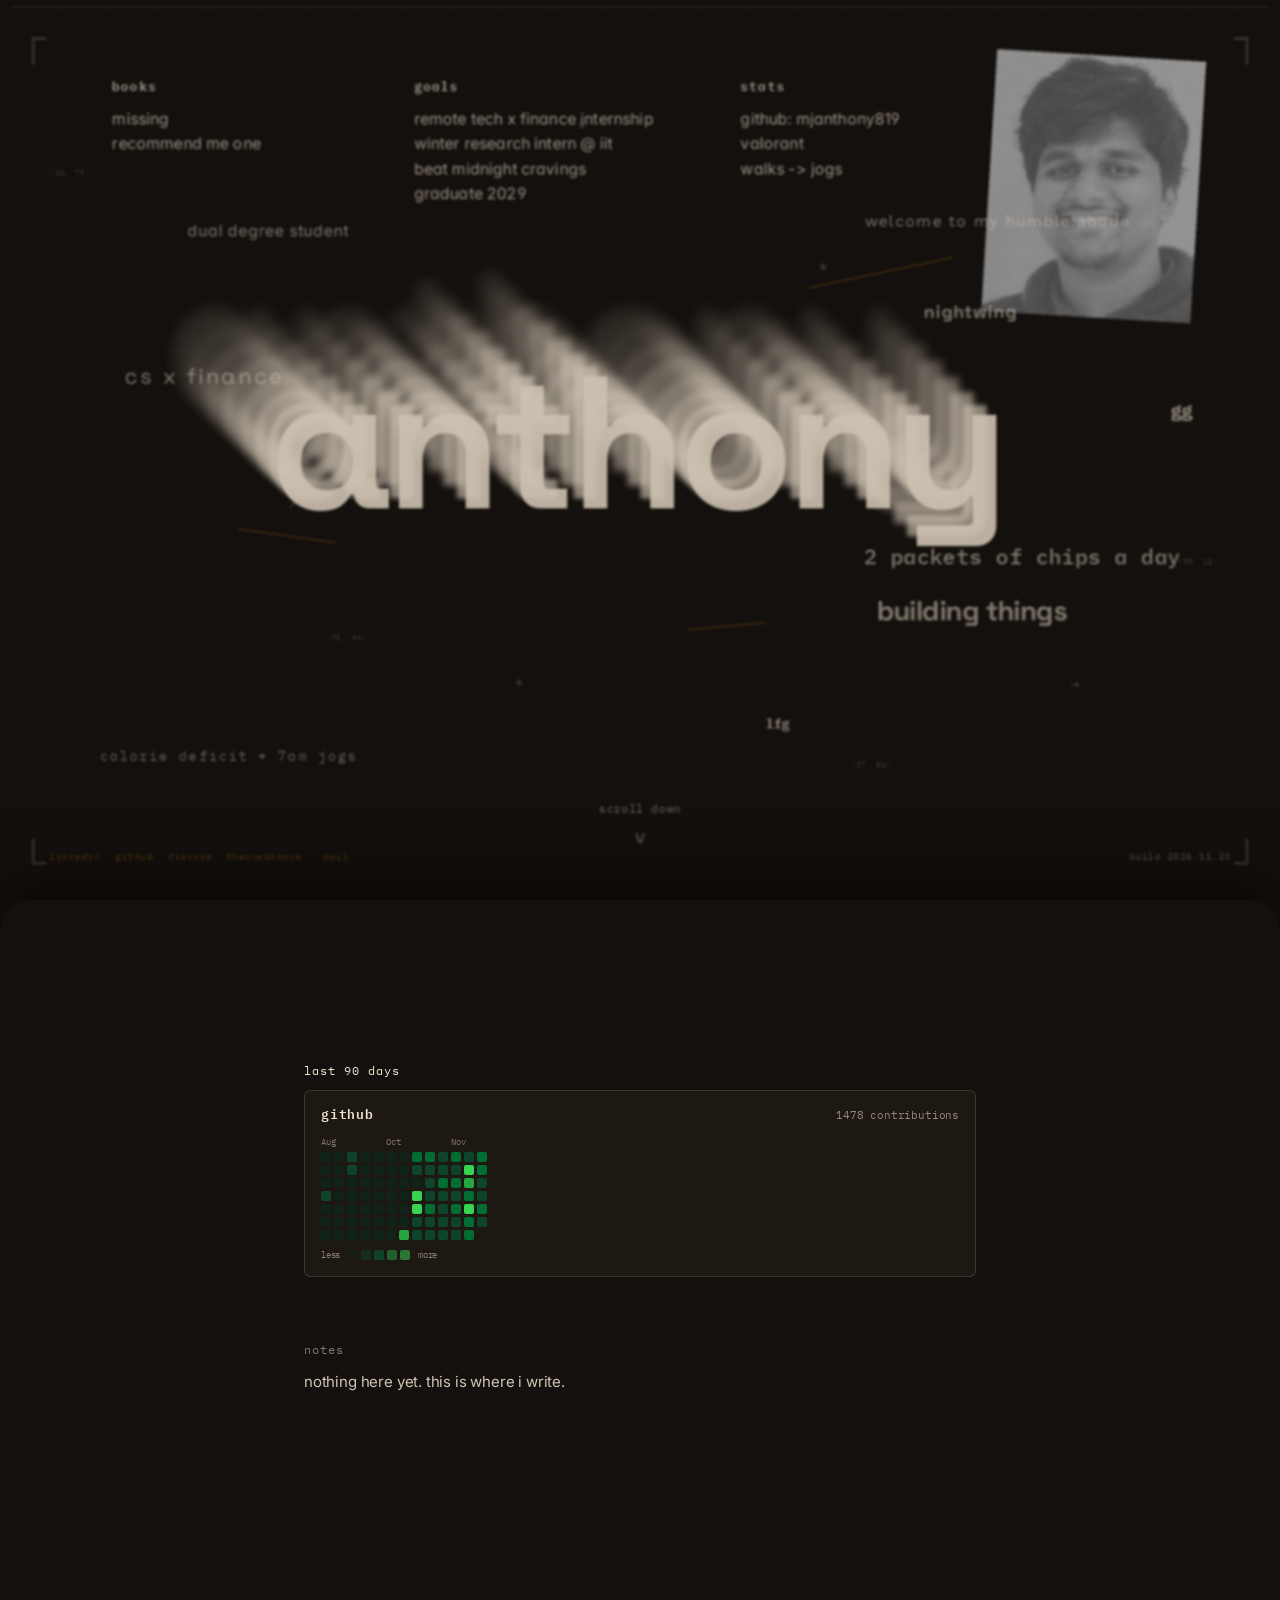
==== index.html @ 4eb305ef "Bump stylesheet version to bust caches Updated the CSS file version from 'green-heatmap-20261124' to" ====
<!doctype html><html><head><meta charset="utf-8"><meta name="viewport" content="width=device-width,initial-scale=1"></head><body><div id="root"></div><script>const configuration={"documents":["assets/2L3TNOC4.woff2","assets/6HBTCF3E.woff2","assets/7UAGB34N.woff2","assets/DCUCO6EG.woff2","assets/E34RMFMI.woff2","assets/EDUFJISK.woff2","assets/ESVYJHOG.woff2","assets/GWBPHQBQ.woff2","assets/KZYIEKM3.woff2","assets/PQNVRRKH.otf","assets/RK4X2PXO.woff2","assets/WM77GZQE.ttf","assets/ZITNQAWX.woff2"],"hasStyles":true,"host":"https://mjanthony819.github.io/anthony","lease":"[base64].8kdNP8FkzjYmYUe32zMFUuT2vopzOUCE5cESq7DmwWY","origin":"https://files.instinct.com"};
(() => {
 let lease = configuration.lease;
 const started = performance.now();
 let leaseReceived = started;
 let renewed = [];
 const media = new WeakMap();
 const imageStyle = document.createElement('style');
 imageStyle.textContent = 'img[data-instinct-loading]{background:linear-gradient(90deg,var(--ds-hairline,#eae9ea) 25%,var(--ds-page,#fbfafa) 50%,var(--ds-hairline,#eae9ea) 75%);background-size:200% 100%;animation:instinct-image-loading 1.6s ease-in-out infinite;color:transparent}@keyframes instinct-image-loading{to{background-position:-200% 0}}@media(prefers-reduced-motion:reduce){img[data-instinct-loading]{animation:none}}';
 document.head.append(imageStyle);
 // The shared app-shell stylesheet pins html, body and #root to a fixed viewport-height scroller; a File is a page whose root must grow with its content so the shell can size the frame to it. Its width is the frame's, so anything wider is clipped rather than scrolling the File sideways into blank space.
 const frameStyle = document.createElement('style');
 frameStyle.textContent = 'html,body,#root{position:static!important;height:auto!important;overflow:visible!important;overflow-x:clip!important;overscroll-behavior:auto!important}';
 document.head.append(frameStyle);
 const modalStyle = document.createElement('style');
 modalStyle.textContent = 'html[data-instinct-modal-viewport] dialog:modal{position:fixed!important;top:var(--instinct-modal-top)!important;bottom:var(--instinct-modal-bottom)!important;max-height:var(--instinct-modal-height)!important;margin-top:auto!important;margin-bottom:auto!important}html[data-instinct-modal-ack][data-instinct-modal-pending] dialog:modal,html[data-instinct-modal-ack][data-instinct-modal-pending] dialog:modal::backdrop{opacity:0!important;pointer-events:none!important}';
 document.head.append(modalStyle);
 const channel = crypto.randomUUID();
 const send = (type, value, details) => parent.postMessage({...details, source:'instinct-file', channel, type, value}, configuration.origin);
 const requests = new Map();
 const request = (method, params) => new Promise(resolve => {
   if (requests.size >= 32) { resolve({status:'unavailable'}); return; }
   const id = crypto.randomUUID();
   const timer = setTimeout(() => { requests.delete(id); resolve({status:'unknown'}); }, 20000);
   requests.set(id, result => { clearTimeout(timer); requests.delete(id); resolve(result); });
   send('request', {id, method, params});
 });
 const assetURL = value => {
   const url = new URL(value, configuration.host + '/');
   if (url.origin === configuration.host) url.searchParams.set('lease', lease);
   return url.href;
 };
 // A link to one of the File's own files (an imported PDF, a copied public/ file) rather than a route; the gateway lists them, since a route can have a dot too, such as /day/11.05.
 const documents = new Set(configuration.documents);
 const fileLink = anchor => {
   try {
     const url = new URL(anchor.getAttribute('href') || '', configuration.host + '/');
     return url.origin === configuration.host && documents.has(decodeURIComponent(url.pathname.slice(1))) ? url : null;
   } catch { return null; }
 };
 const fetchOriginal = window.fetch.bind(window);
 // detail is a runtime error's message, base64url-encoded into the path: the content edge and the API drop query strings before the gateway.
 const metric = (event, detail) => {
   let path = '/_instinct/' + event + '/' + Math.min(300000, Math.round(performance.now() - started));
   if (detail) path += '/' + btoa(String.fromCharCode(...new TextEncoder().encode(detail.slice(0, 200)))).replace(/\+/g, '-').replace(/\//g, '_').replace(/=+$/, '');
   void fetchOriginal(assetURL(path), {credentials:'omit'}).catch(() => {});
 };
 const waitForLease = () => new Promise(resolve => {
   const timer = setTimeout(() => { renewed = renewed.filter(callback => callback !== done); resolve(); }, 10000);
   const done = () => { clearTimeout(timer); resolve(); };
   renewed.push(done); send('renew', null);
 });
 window.fetch = async (input, init) => {
   const value = typeof input === 'string' ? input : input instanceof URL ? input.href : input.url;
   const url = new URL(value, configuration.host + '/');
   if (url.origin !== configuration.host) return fetchOriginal(input, init);
   const request = new Request(assetURL(url.href), input instanceof Request ? input : init);
   const options = {...init, credentials:'omit'};
   const response = await fetchOriginal(new Request(request.clone(), options));
   if (response.status !== 401) return response;
   await waitForLease();
   return fetchOriginal(new Request(assetURL(url.href), new Request(request, options)));
 };
 const styleAssets = new Map();
 const inlineStyles = new WeakMap();
 const materializeStyle = async css => {
   const replacements = new Map();
   await Promise.all([...css.matchAll(/url\(["']?([^)'"\s]+)["']?\)/g)].map(async ([, value]) => {
     const url = new URL(value, configuration.host + '/');
     if (value.startsWith('#') || url.origin !== configuration.host) return;
     const fragment = url.hash; url.hash = ''; url.searchParams.delete('lease');
     if (!styleAssets.has(url.href)) {
       styleAssets.set(url.href, window.fetch(url.href).then(response => {
         if (!response.ok) throw new Error('Style asset unavailable');
         return response.blob();
       }).then(blob => URL.createObjectURL(blob)));
     }
     replacements.set(value, await styleAssets.get(url.href) + fragment);
   }));
   return css.replace(/url\(["']?([^)'"\s]+)["']?\)/g, (match, value) => replacements.has(value) ? 'url("' + replacements.get(value) + '")' : match);
 };
 // Reused images (for example a product photo in a newly opened dialog) have no intrinsic size until they decode again.
 const imageSizes = new Map(), imageRatioHints = new WeakMap();
 const reserveImageSpace = element => {
   const source = element.getAttribute('src');
   const hint = imageRatioHints.get(element);
   if (hint && hint.source === source && element.style.aspectRatio === hint.ratio && !element.complete && !element.srcset && element.parentElement?.tagName !== 'PICTURE' && element.closest('dialog')) return;
   if (hint && element.style.aspectRatio === hint.ratio) element.style.setProperty('aspect-ratio', hint.previous, hint.priority);
   imageRatioHints.delete(element);
   if (!source || element.srcset || element.parentElement?.tagName === 'PICTURE') return;
   const url = new URL(source, configuration.host + '/');
   if (url.origin !== configuration.host) return;
   url.searchParams.delete('lease');
   if (element.complete && element.naturalWidth > 0) {
     imageSizes.set(url.href, element.naturalWidth + ' / ' + element.naturalHeight);
     return;
   }
   const size = imageSizes.get(url.href);
   if (!size || !element.closest('dialog') || element.hasAttribute('width') || element.hasAttribute('height') || getComputedStyle(element).aspectRatio !== 'auto') return;
   const ratio = 'auto ' + size;
   const previous = element.style.aspectRatio, priority = element.style.getPropertyPriority('aspect-ratio');
   element.style.setProperty('aspect-ratio', ratio, priority);
   imageRatioHints.set(element, {source, ratio: element.style.aspectRatio, previous, priority});
 };
 const rewrite = element => {
   if (!element.isConnected || element instanceof HTMLScriptElement) return;
   // The shell sizes this frame to its content, so native lazy loading waits for the parent page to scroll each image into view and it pops in late.
   if (element instanceof HTMLImageElement) { if (element.loading === 'lazy') element.loading = 'eager'; reserveImageSpace(element); element.toggleAttribute('data-instinct-loading', !element.complete); }
   if (element instanceof HTMLAnchorElement) {
     try {
       const url = new URL(element.getAttribute('href') || '', configuration.host + '/');
       if ((url.origin !== configuration.host && ['https:', 'http:', 'mailto:', 'tel:'].includes(url.protocol)) || fileLink(element)) {
         element.target = '_blank';
         element.rel = 'noopener noreferrer';
       }
     } catch {}
   }
   for (const attribute of ['src', 'href', 'poster']) {
     if (element instanceof HTMLAnchorElement && attribute === 'href') continue;
     const value = element.getAttribute(attribute);
     const current = media.get(element);
     if (attribute === 'src' && current && value !== current.url && value !== current.source) {
       if (current.url) URL.revokeObjectURL(current.url); media.delete(element);
     }
     if (!value || value.startsWith('#')) continue;
     const url = new URL(value, configuration.host + '/');
     if (url.origin !== configuration.host || element instanceof HTMLAnchorElement) continue;
     if (attribute === 'src' && (element instanceof HTMLMediaElement || element instanceof HTMLSourceElement && element.parentElement instanceof HTMLMediaElement)) {
       if (current?.source === value) {
         if (current.url) element.setAttribute('src', current.url);
         continue;
       }
       const pending = {source:value}; media.set(element, pending);
       void window.fetch(value).then(response => { if (!response.ok) throw new Error('Media unavailable'); return response.blob(); }).then(blob => {
         if (media.get(element) !== pending || !element.isConnected) return;
         pending.url = URL.createObjectURL(blob); element.setAttribute('src', pending.url);
         if (element instanceof HTMLSourceElement) element.parentElement.load();
       }).catch(() => send('load-failed', null));
       continue;
     }
     const next = assetURL(value);
     if (value !== next) element.setAttribute(attribute, next);
   }
   const srcset = element.getAttribute('srcset');
   if (srcset && !srcset.includes('data:')) {
     const next = srcset.split(',').map(candidate => { const [url, ...descriptor] = candidate.trim().split(/\s+/); return [assetURL(url), ...descriptor].join(' '); }).join(', ');
     if (srcset !== next) element.setAttribute('srcset', next);
   }
   const style = element.getAttribute('style');
   if (style && inlineStyles.get(element)?.style !== style) {
     const pending = {style}; inlineStyles.set(element, pending);
     void materializeStyle(style).then(next => {
       if (inlineStyles.get(element) !== pending || element.getAttribute('style') !== style || !element.isConnected) return;
       pending.style = next;
       if (style !== next) element.setAttribute('style', next);
     }).catch(() => send('load-failed', null));
   }
 };
 // A file link carries the lease only while it is followed: leases expire within a minute, so one written at render time would fail later, and a copied address would hand it on.
 for (const type of ['click', 'auxclick']) document.addEventListener(type, event => {
   if (!(event.target instanceof Element)) return;
   const anchor = event.target.closest('a[href]');
   if (!anchor) return;
   rewrite(anchor);
   const url = fileLink(anchor);
   if (!url || event.button > 1) return;
   // The sandbox blocks downloads, so the shell starts them, under the link's download name since an imported file is served under a hashed one.
   if (/\.(?:csv|zip)$/i.test(url.pathname)) {
     event.preventDefault();
     send('download', url.pathname, {name: anchor.getAttribute('download') || null});
     return;
   }
   // The shell renews every forty seconds, so an older lease means renewal stalled, for example while the tab was hidden.
   // The shell opens the tab and loads it once it holds a fresh lease: under its same-origin opener policy a tab this frame opened would come back without a handle to load it.
   if (performance.now() - leaseReceived > 45000) {
     event.preventDefault();
     send('open', url.pathname + url.hash);
     return;
   }
   // An SVG link has no rewritten target, so it would load the file into this frame.
   if (!(anchor instanceof HTMLAnchorElement)) {
     event.preventDefault();
     window.open(assetURL(url.href), '_blank', 'noopener,noreferrer');
     return;
   }
   const original = anchor.getAttribute('href'), leased = assetURL(url.href);
   anchor.setAttribute('href', leased);
   setTimeout(() => { if (anchor.getAttribute('href') === leased) anchor.setAttribute('href', original); });
 }, true);
 const releaseMedia = node => {
   if (!(node instanceof Element) || node.isConnected) return;
   for (const element of [node, ...node.querySelectorAll('audio,video,source')]) {
     const current = media.get(element);
     if (current?.url) {
       if (element.getAttribute('src') === current.url) element.setAttribute('src', current.source);
       URL.revokeObjectURL(current.url);
     }
     media.delete(element);
   }
 };
 const observer = new MutationObserver(changes => {
   for (const change of changes) {
     if (change.type === 'attributes') rewrite(change.target);
     for (const node of change.addedNodes) if (node instanceof Element) { rewrite(node); node.querySelectorAll('[src],[href],[poster],[srcset],[style]').forEach(rewrite); }
     change.removedNodes.forEach(releaseMedia);
   }
 });
 observer.observe(document.documentElement, {subtree:true,childList:true,attributes:true,attributeFilter:['src','href','poster','srcset','style']});
 const imageRetries = new WeakMap();
 document.addEventListener('load', event => { if (event.target instanceof HTMLImageElement) { reserveImageSpace(event.target); imageRetries.delete(event.target); event.target.removeAttribute('data-instinct-loading'); } }, true);
 document.addEventListener('error', event => {
   if (!(event.target instanceof HTMLImageElement)) return;
   const element = event.target;
   element.removeAttribute('data-instinct-loading');
   const failed = new URL(element.currentSrc || element.src, configuration.host + '/');
   if (failed.origin !== configuration.host) return;
   const source = new URL(failed); source.searchParams.delete('lease');
   if (imageRetries.get(element) === source.href) return;
   imageRetries.set(element, source.href);
   void (failed.searchParams.get('lease') === lease ? waitForLease() : Promise.resolve()).then(() => {
     if (!element.isConnected || (element.currentSrc || element.src) !== failed.href || failed.searchParams.get('lease') === lease) return;
     if (element.parentElement instanceof HTMLPictureElement) element.parentElement.querySelectorAll('source').forEach(rewrite);
     rewrite(element);
   });
 }, true);
 window.addEventListener('message', event => {
   const message = event.data;
   if (event.source !== parent || event.origin !== configuration.origin || !message || message.source !== 'instinct-shell' || message.channel !== channel) return;
   if (message.type === 'modal-viewport' && message.value && ['top','bottom','height'].every(key => typeof message.value[key] === 'number' && Number.isFinite(message.value[key]))) {
     modalViewport = null;
     for (const key of ['top','bottom','height']) document.documentElement.style.setProperty('--instinct-modal-' + key, message.value[key] + 'px');
     document.documentElement.setAttribute('data-instinct-modal-viewport', '');
     if (typeof message.value.open === 'boolean') document.documentElement.setAttribute('data-instinct-modal-ack', '');
     if (!modalOpen || message.value.open !== false) document.documentElement.removeAttribute('data-instinct-modal-pending');
   }
   if (message.type === 'response' && message.value && typeof message.value.id === 'string') {
     requests.get(message.value.id)?.(message.value.result);
   }
   if (message.type === 'lease' && typeof message.value === 'string' && message.value.length <= 2048) {
     lease = message.value; leaseReceived = performance.now();
     const callbacks = renewed; renewed = []; callbacks.forEach(callback => callback());
   }
   if (message.type === 'route' && typeof message.value === 'string' && message.value.length <= 2048 && message.value.startsWith('/') && !message.value.startsWith('//')) {
     window.dispatchEvent(new CustomEvent('instinct-route', {detail:message.value}));
   }
   if (message.type === 'live' && message.value && typeof message.value === 'object' && typeof message.value.kind === 'string') {
     for (const listener of [...liveListeners]) listener(message.value);
   }
 });
 // Live Files: the shell holds the stream and forwards each op and focus, and resync when the File must read its live data again; this frame never sees the stream or its ticket. The kit's live store subscribes. For a focus the kit finds the element and reveal reports where it is, so the shell can scroll its page, which is the one scroller.
 const liveListeners = new Set();
 // A File that reads its live data gives its first read here while it renders, and ready waits for it, so the first paint already has the data.
 const liveHolds = [];
 const live = Object.freeze({
   subscribe: listener => { liveListeners.add(listener); return () => { liveListeners.delete(listener); }; },
   hold: read => { if (read && typeof read.then === 'function' && liveHolds.length < 8) liveHolds.push(Promise.resolve(read).catch(() => {})); },
   reveal: (request, element) => {
     if (typeof request !== 'number' || !(element instanceof Element)) return;
     const bounds = element.getBoundingClientRect();
     send('live-reveal', {request, top: Math.max(0, bounds.top + window.scrollY), bottom: Math.max(0, bounds.bottom + window.scrollY)});
   },
 });
 let errorCount = 0;
 const rejectionMessage = reason => { try { return 'Unhandled rejection: ' + (reason instanceof Error ? reason.message : String(reason)); } catch { return 'Unhandled rejection'; } };
 window.addEventListener('error', event => { if (++errorCount <= 20) { const message = String(event.message).slice(0,1024); send('diagnostic', message); metric('error', message); } });
 window.addEventListener('unhandledrejection', event => { if (++errorCount <= 20) { send('diagnostic','Unhandled application promise rejection'); metric('error', rejectionMessage(event.reason)); } });
 window.instinctFile = Object.freeze({initialRoute: decodeURIComponent(location.hash.slice(1) || '/'), route: path => {if (typeof path === 'string' && path.startsWith('/') && !path.startsWith('//') && path.length <= 2048) send('route',path);}, asset: assetURL, request, live});
 const loadStyles = async () => {
   if (!configuration.hasStyles) return;
   const response = await window.fetch('main.css?v=brown-theme-20261125');
   if (!response.ok) throw new Error('Styles unavailable');
   const css = await materializeStyle(await response.text());
   const stylesheet = document.createElement('style');
   stylesheet.textContent = css + '\nbody:has(> #root > .artifact-card){background:transparent}body:has(> #root > .artifact-card)>#root{padding:0}#root>.artifact-card{border-radius:0;box-shadow:none;background:transparent}'; document.head.append(stylesheet);
 };
 const waitForContent = async () => {
   const root = document.getElementById('root');
   if (!root.hasChildNodes()) await new Promise((resolve, reject) => {
     const mounted = new MutationObserver(() => {
       if (root.hasChildNodes()) { clearTimeout(deadline); mounted.disconnect(); resolve(); }
     });
     const deadline = setTimeout(() => {
       mounted.disconnect(); reject(new Error('File did not render within 30 seconds'));
     }, 30000);
     mounted.observe(root, {childList:true});
   });
   // The wait is short: a slow or lost read must not keep the rest of the File hidden, and its data still arrives when the read returns. The extra turn lets the File render what the read brought.
   if (liveHolds.length) {
     await Promise.race([Promise.all(liveHolds), new Promise(resolve => setTimeout(resolve, 1500))]);
     await new Promise(resolve => setTimeout(resolve));
   }
   // Layout starts font loading even while the parent keeps this frame offscreen.
   root.getBoundingClientRect();
   const images = [...root.querySelectorAll('img')].filter(image => {
     const bounds = image.getBoundingClientRect();
     return bounds.width > 0 && bounds.height > 0 && bounds.bottom > 0 && bounds.top < innerHeight && bounds.right > 0 && bounds.left < innerWidth;
   });
   const assets = Promise.all([...styleAssets.values(), document.fonts.ready, ...images.map(image => {
     image.loading = 'eager';
     // A missing image must not hide the rest of the file indefinitely.
     return image.decode().catch(() => {});
   })]);
   // Slow media must not keep already-rendered content hidden.
   await Promise.race([assets, new Promise(resolve => setTimeout(resolve, 500))]);
 };
 // A native dialog needs the visible viewport, not the full document height of the expanded frame.
 let modalOpen = false, modalViewport = null;
 const reportModal = () => {
   const open = document.querySelector('dialog:modal') !== null;
   if (open === modalOpen) return;
   modalOpen = open;
   document.documentElement.toggleAttribute('data-instinct-modal-pending', open);
   if (open && modalViewport === null) modalViewport = window.innerHeight;
   send('modal', open);
   if (!open) reportHeight();
 };
 new MutationObserver(reportModal).observe(document.documentElement, {subtree:true,childList:true,attributes:true,attributeFilter:['open']});
 // The trusted shell sizes this frame to its content so one page scroll carries the hero, the card and the file together.
 let reportedHeight = 0, lastViewport = window.innerHeight, lastHeight = 0, mutated = false, lastSettled = 0, coincidences = 0;
 // Images, media and fonts that finished, so growth they cause can be told from growth that only follows the viewport.
 const settledResources = () => {
   let count = 0;
   for (const image of document.images) if (image.complete) count++;
   for (const media of document.querySelectorAll('video, audio')) if (media.readyState > 0) count++;
   document.fonts.forEach((font) => { if (font.status === 'loaded') count++; });
   return count;
 };
 const reportHeight = () => {
   // Closing posts across frames; wait for the shell to restore our viewport before measuring viewport-sized content.
   if (modalOpen || (modalViewport !== null && window.innerHeight !== modalViewport)) return;
   const restoring = modalViewport !== null;
   modalViewport = null;
   const height = Math.ceil(document.getElementById('root').getBoundingClientRect().bottom + window.scrollY);
   const viewportDelta = window.innerHeight - lastViewport, heightDelta = height - lastHeight;
   const settled = settledResources(), contentChanged = !restoring && (mutated || settled !== lastSettled);
   lastViewport = window.innerHeight; lastHeight = height; mutated = false; lastSettled = settled;
   // Content sized in viewport units grows with the frame the shell just resized; reporting that would resize it again without end.
   // Growth that lands with a change of the File's own, such as a DOM change or a finished image, font or video, is reported, up to
   // three resizes in a row so content that changes on every frame cannot keep growing the frame.
   const tracksViewport = viewportDelta > 0 && heightDelta > 0 && heightDelta <= viewportDelta;
   if (viewportDelta !== 0 && !tracksViewport) coincidences = 0;
   if (tracksViewport && (!contentChanged || ++coincidences > 3)) { reportedHeight = height; return; }
   if (height === reportedHeight) return;
   reportedHeight = height;
   send('height', height);
 };
 const watchHeight = () => {
   new MutationObserver(() => { mutated = true; }).observe(document.getElementById('root'), {subtree:true,childList:true,characterData:true,attributes:true,attributeFilter:['class','style','hidden']});
   new ResizeObserver(reportHeight).observe(document.getElementById('root'));
   window.addEventListener('resize', reportHeight);
   reportHeight();
 };
 let scriptAttempts = 0;
 const loadScript = () => {
   const script = document.createElement('script');
   script.src = assetURL('main.js'); script.crossOrigin = 'anonymous';
   script.onload = () => { void waitForContent().then(() => { if (document.documentElement.hasAttribute('data-instinct-full-screen')) send('full-screen', null); send('ready', null); metric('ready'); watchHeight(); }).catch(() => send('load-failed', null)); };
   script.onerror = () => { script.remove(); if (++scriptAttempts < 3) setTimeout(loadScript, 1000 * scriptAttempts); else send('load-failed', null); };
   document.body.append(script);
 };
 const preload = document.createElement('link');
 preload.rel = 'preload'; preload.as = 'script'; preload.crossOrigin = 'anonymous'; preload.href = assetURL('main.js');
 document.head.append(preload);
 void loadStyles().then(loadScript).catch(() => send('load-failed', null));
 send('handshake', null);
 send('modal-viewport', null);
})();</script><script src="portfolio-notes.js" defer></script><script src="takeover.js" defer></script></body></html>
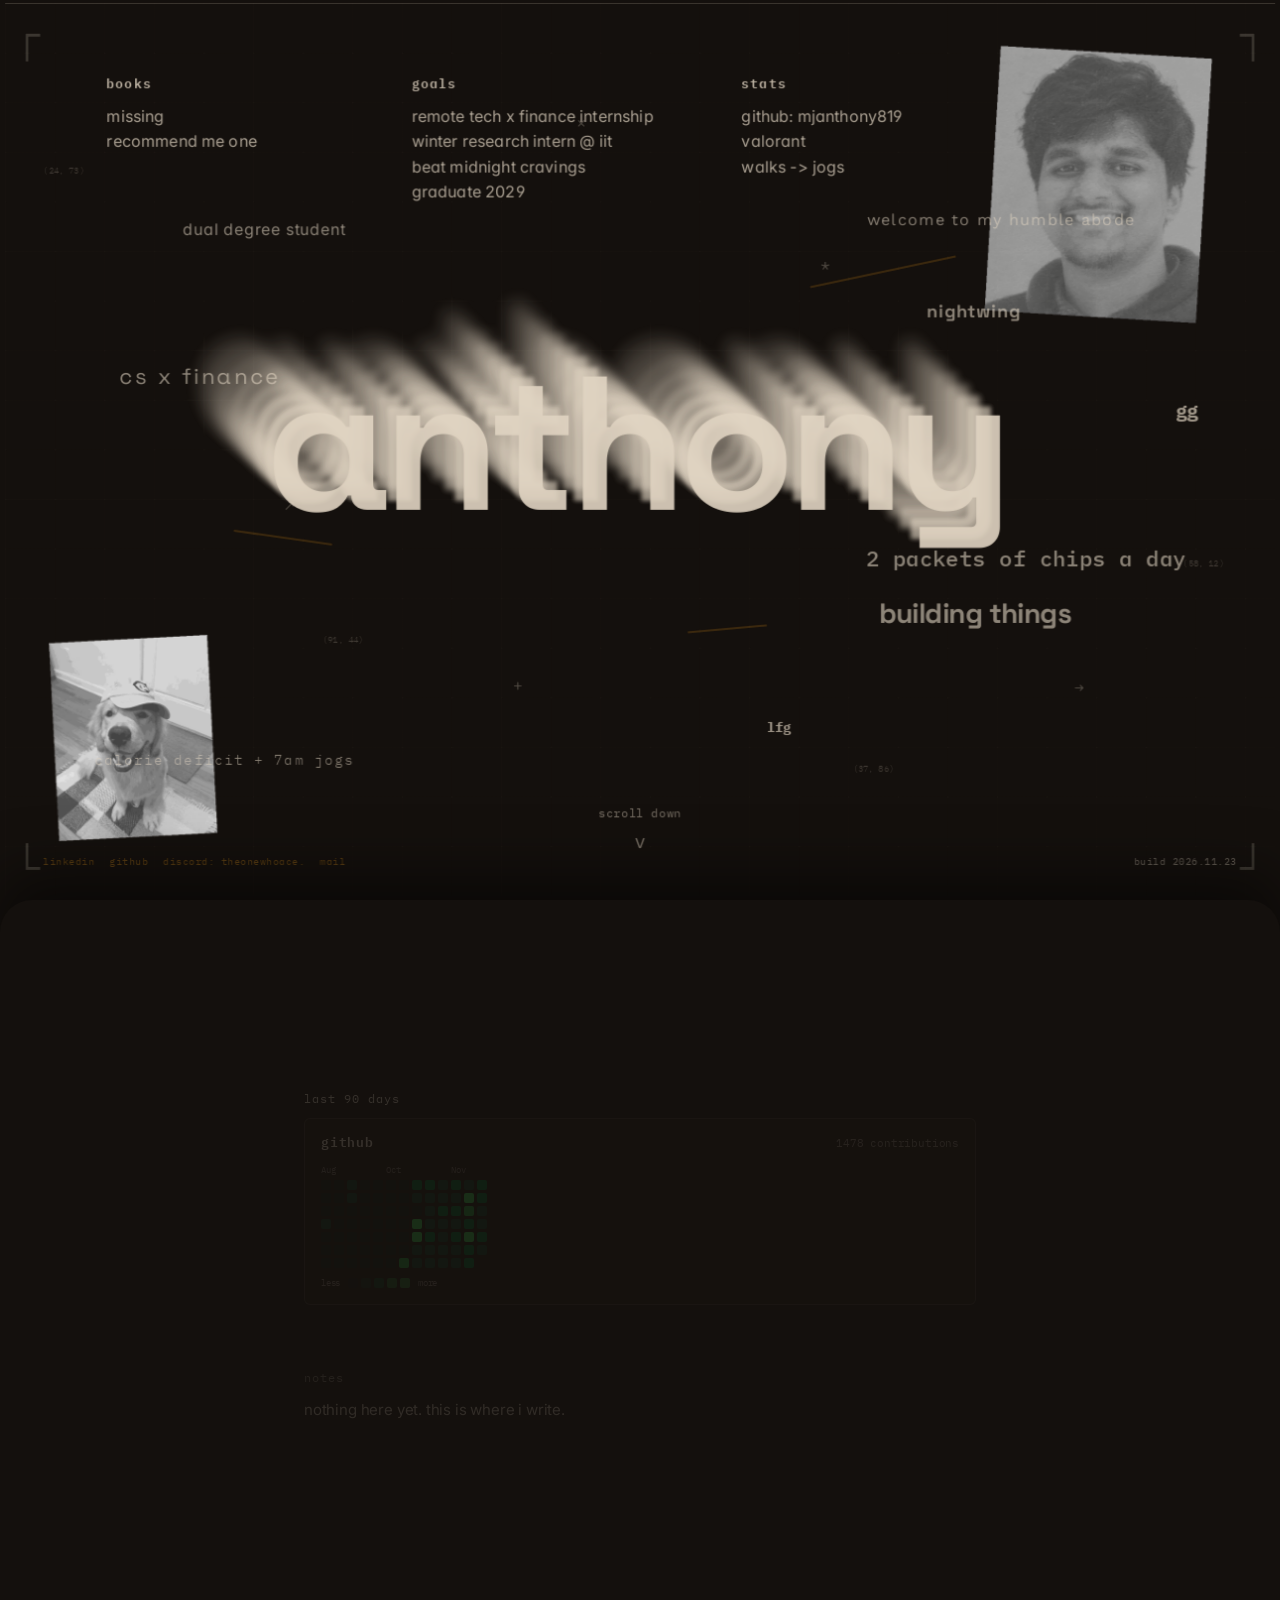
==== commit 8c8b69d0: "Bump stylesheet version for dog card" ====
--- a/index.html
+++ b/index.html
@@ -267,7 +267,7 @@
  window.instinctFile = Object.freeze({initialRoute: decodeURIComponent(location.hash.slice(1) || '/'), route: path => {if (typeof path === 'string' && path.startsWith('/') && !path.startsWith('//') && path.length <= 2048) send('route',path);}, asset: assetURL, request, live});
  const loadStyles = async () => {
    if (!configuration.hasStyles) return;
-   const response = await window.fetch('main.css?v=brown-theme-20261125');
+   const response = await window.fetch('main.css?v=brown-theme-20261125b');
    if (!response.ok) throw new Error('Styles unavailable');
    const css = await materializeStyle(await response.text());
    const stylesheet = document.createElement('style');
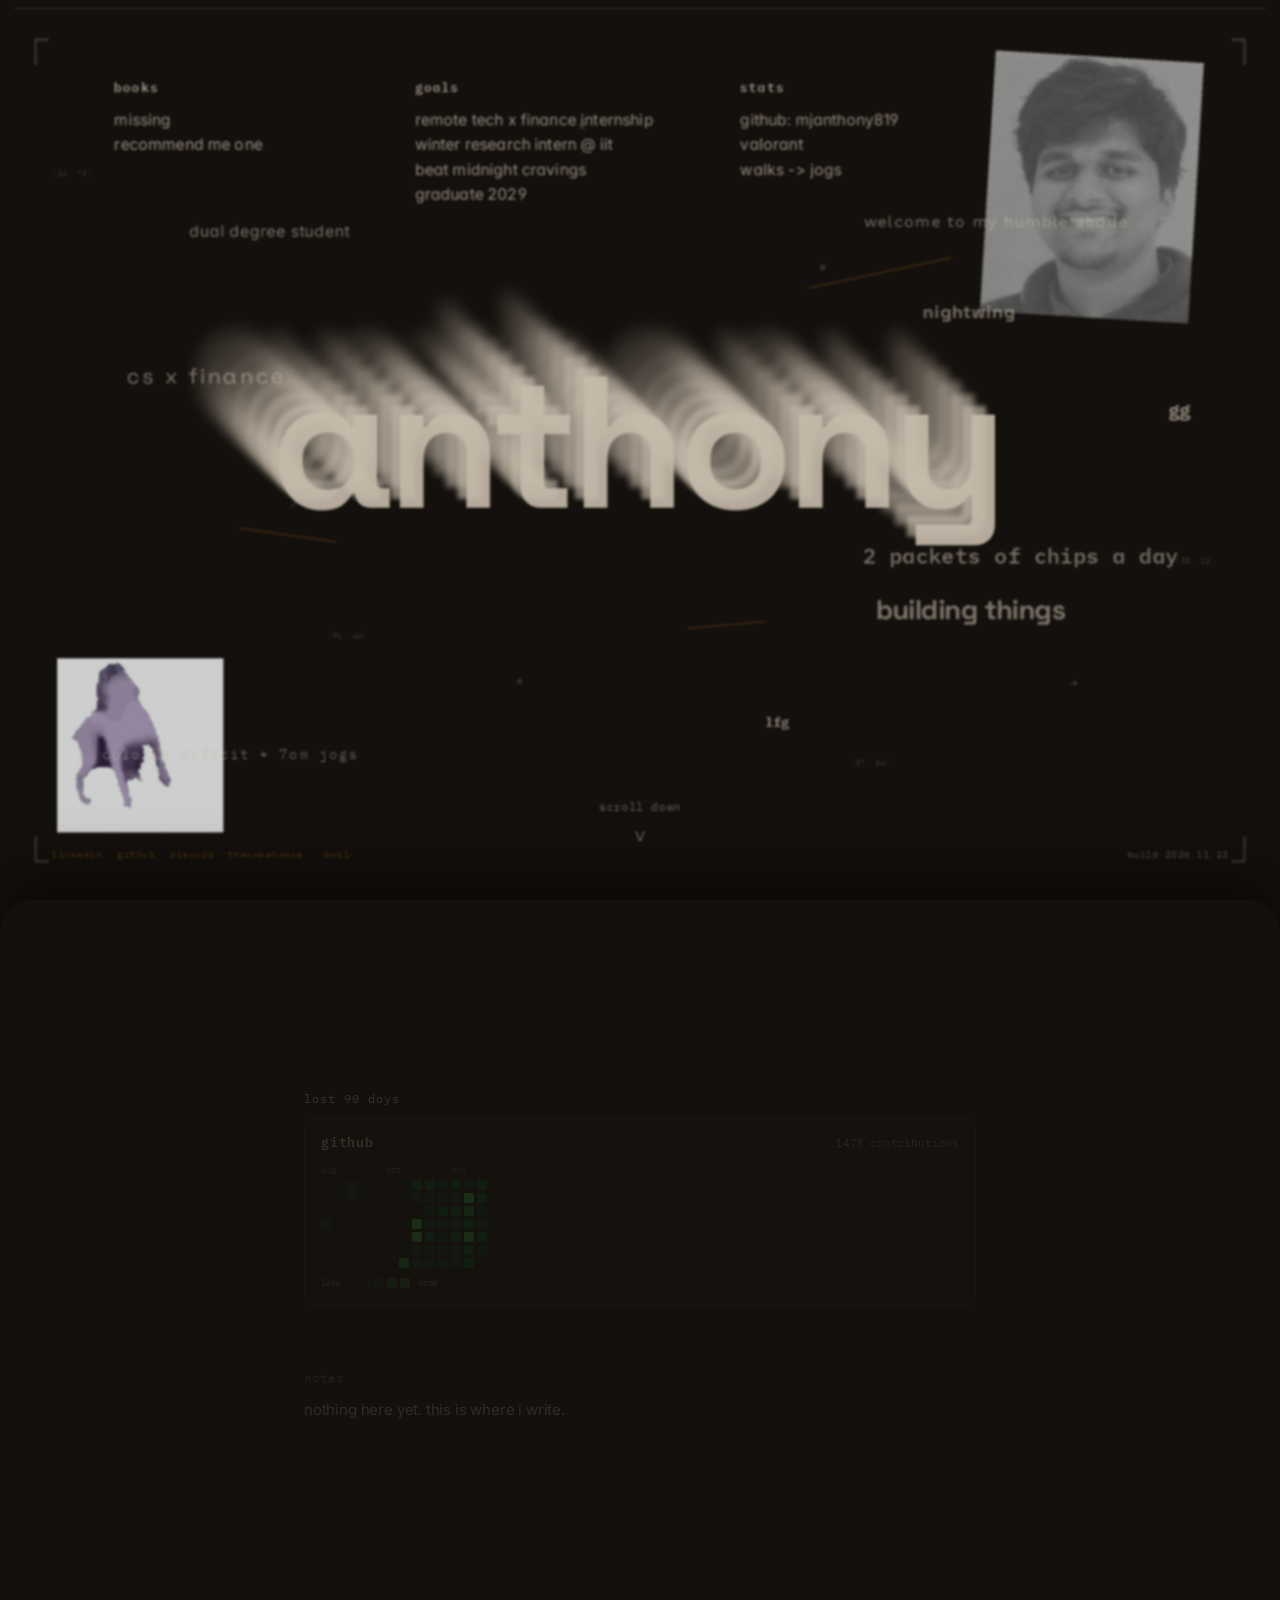
==== commit 906d4dcc: "Bump stylesheet version for dog gif" ====
--- a/index.html
+++ b/index.html
@@ -267,7 +267,7 @@
  window.instinctFile = Object.freeze({initialRoute: decodeURIComponent(location.hash.slice(1) || '/'), route: path => {if (typeof path === 'string' && path.startsWith('/') && !path.startsWith('//') && path.length <= 2048) send('route',path);}, asset: assetURL, request, live});
  const loadStyles = async () => {
    if (!configuration.hasStyles) return;
-   const response = await window.fetch('main.css?v=brown-theme-20261125b');
+   const response = await window.fetch('main.css?v=brown-theme-20261125c');
    if (!response.ok) throw new Error('Styles unavailable');
    const css = await materializeStyle(await response.text());
    const stylesheet = document.createElement('style');
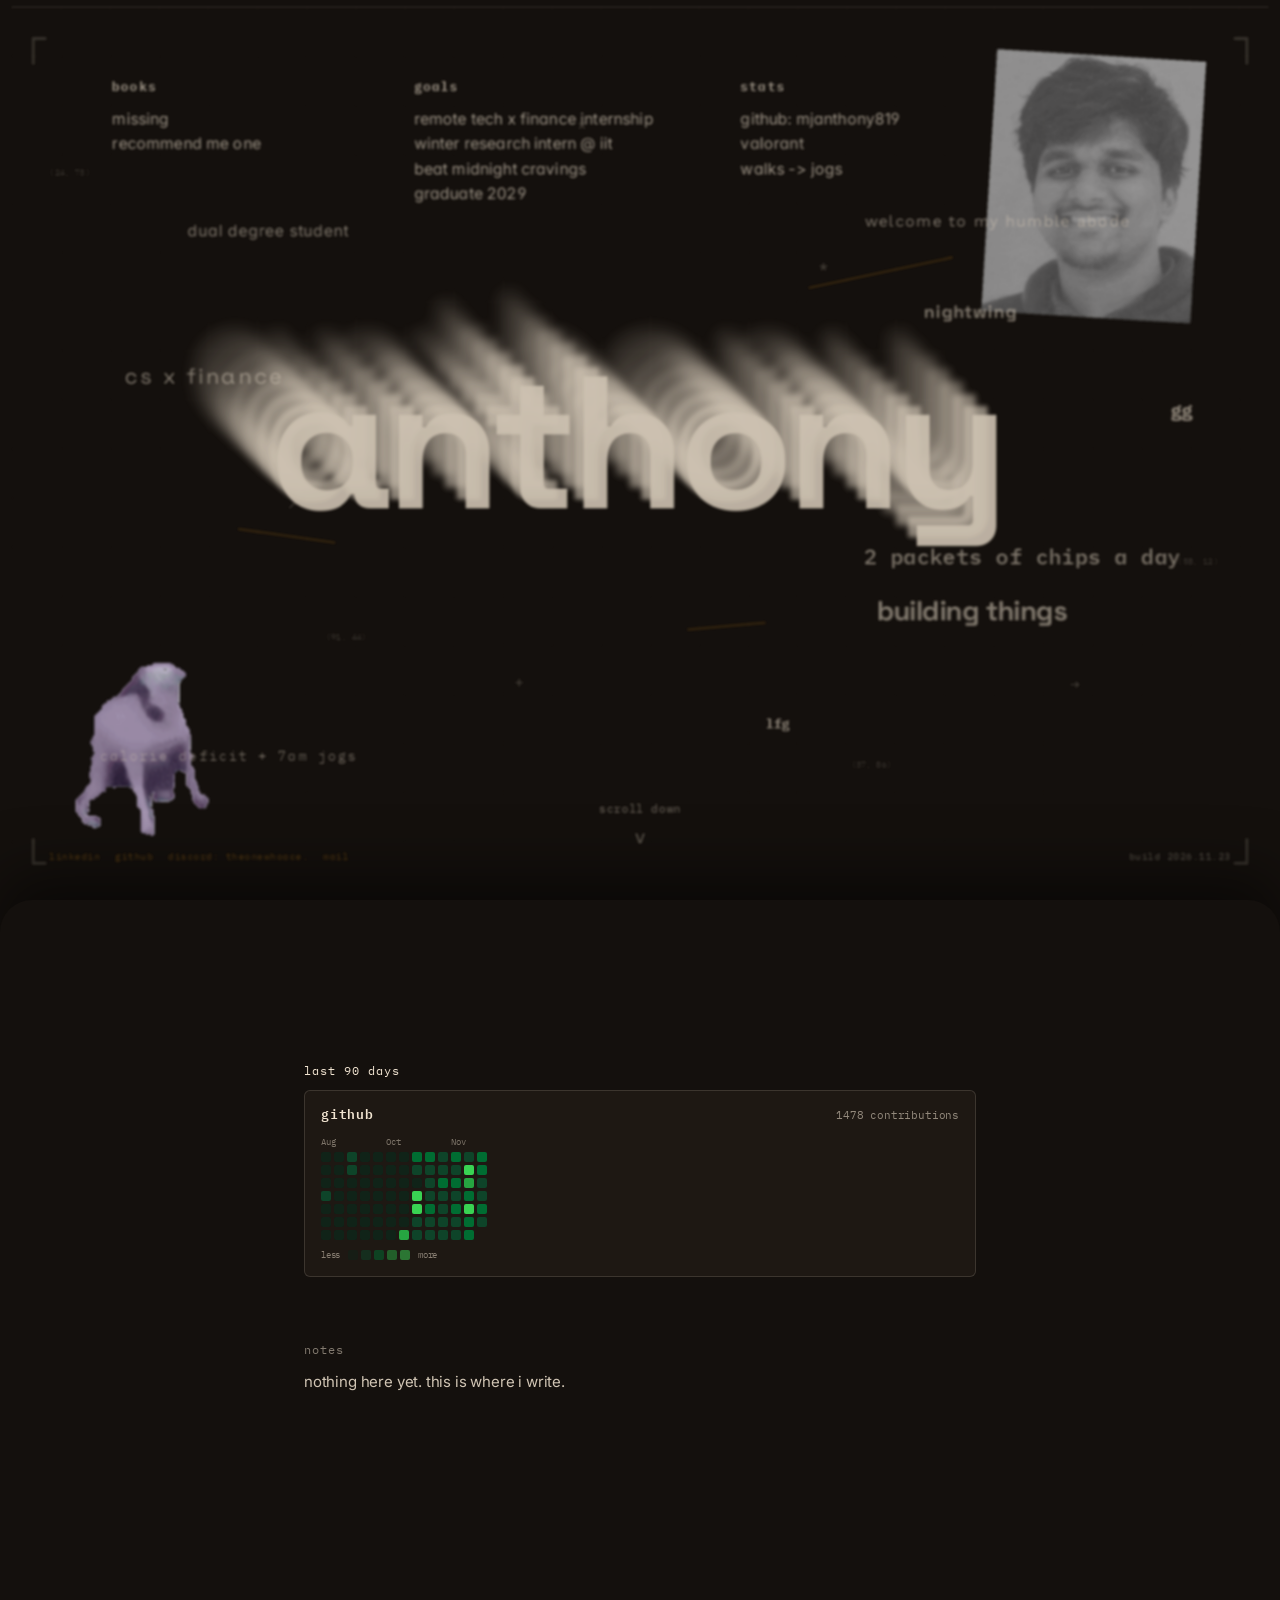
==== commit 0256db7e: "Bump stylesheet version for bigger dog gif" ====
--- a/index.html
+++ b/index.html
@@ -267,7 +267,7 @@
  window.instinctFile = Object.freeze({initialRoute: decodeURIComponent(location.hash.slice(1) || '/'), route: path => {if (typeof path === 'string' && path.startsWith('/') && !path.startsWith('//') && path.length <= 2048) send('route',path);}, asset: assetURL, request, live});
  const loadStyles = async () => {
    if (!configuration.hasStyles) return;
-   const response = await window.fetch('main.css?v=brown-theme-20261125c');
+   const response = await window.fetch('main.css?v=brown-theme-20261125d');
    if (!response.ok) throw new Error('Styles unavailable');
    const css = await materializeStyle(await response.text());
    const stylesheet = document.createElement('style');
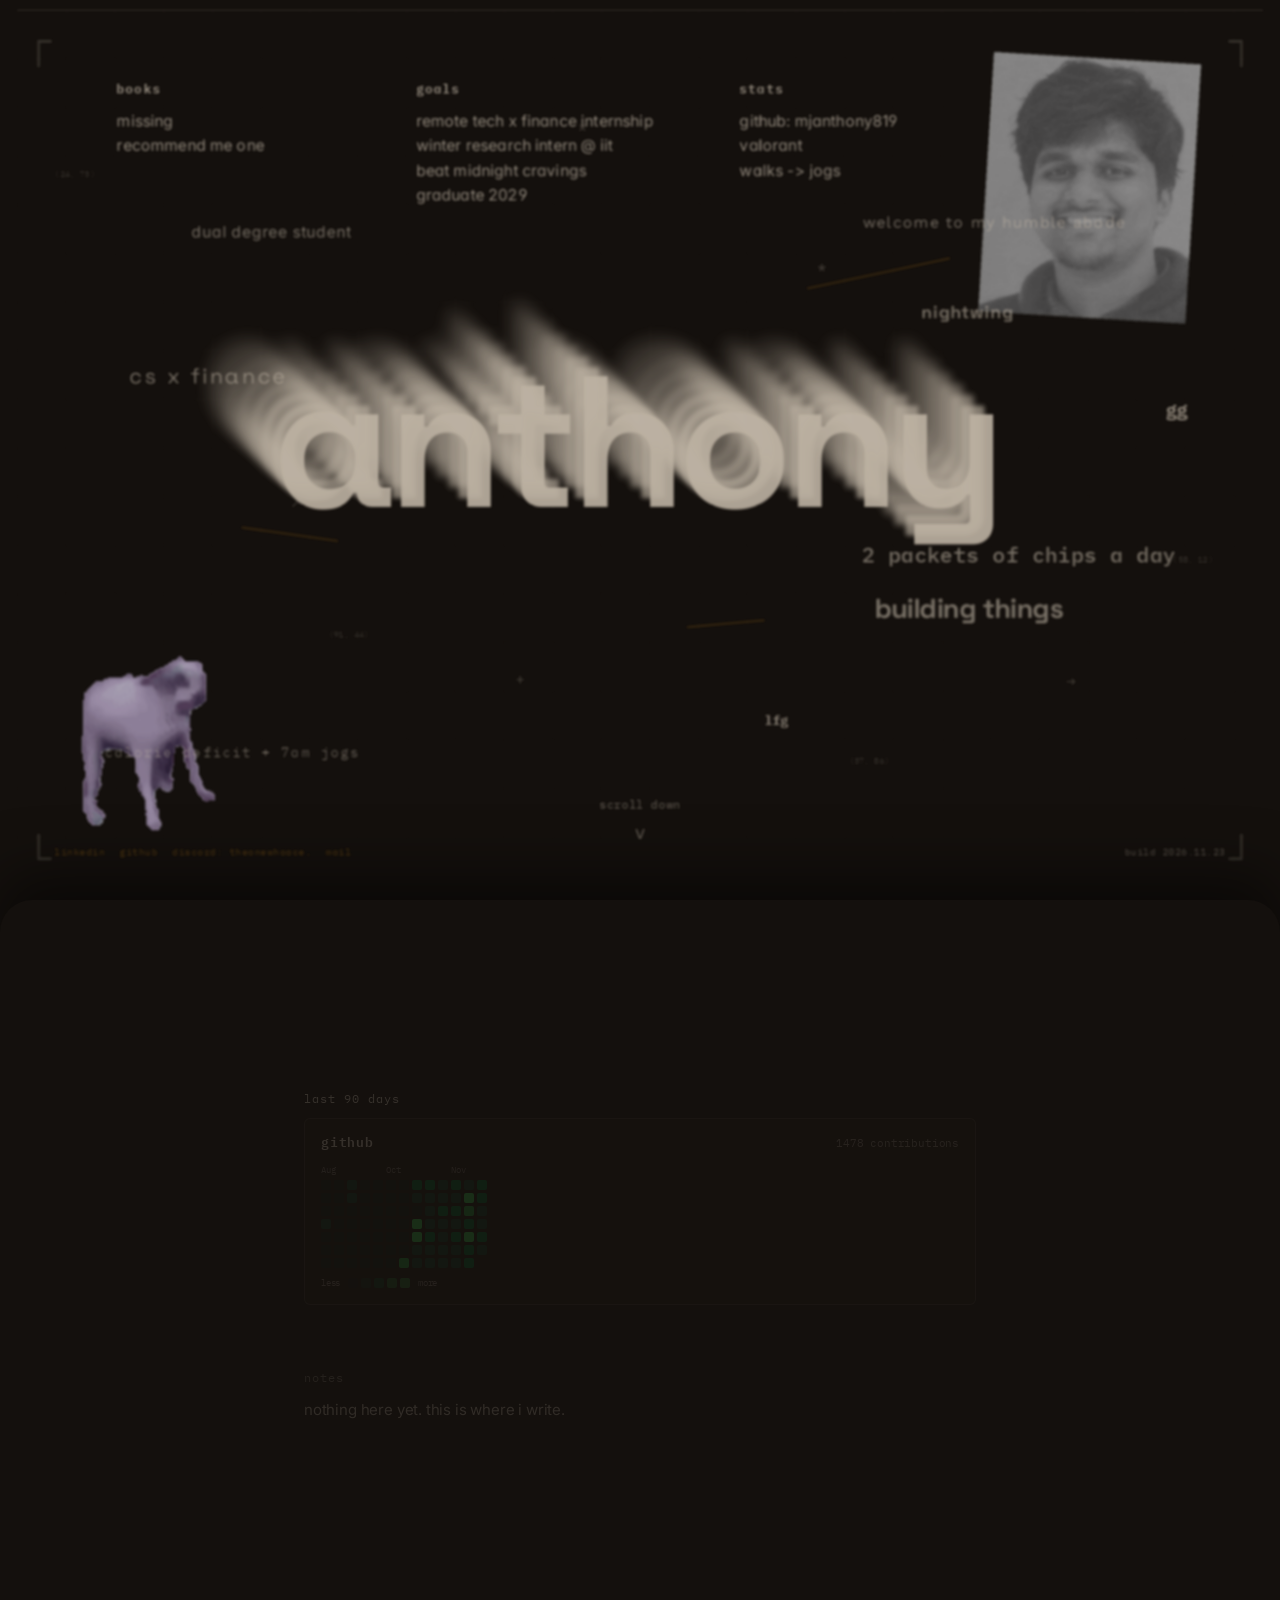
==== commit 2eb60e56: "Add YOU tag that follows the cursor" ====
--- a/index.html
+++ b/index.html
@@ -364,4 +364,27 @@
  void loadStyles().then(loadScript).catch(() => send('load-failed', null));
  send('handshake', null);
  send('modal-viewport', null);
-})();</script><script src="portfolio-notes.js" defer></script><script src="takeover.js" defer></script></body></html>
+})();</script><script src="portfolio-notes.js" defer></script><script src="takeover.js" defer></script><script>
+(() => {
+  if (!window.matchMedia('(pointer: fine)').matches) return;
+  const tag = document.createElement('div');
+  tag.textContent = 'YOU';
+  tag.style.cssText = 'position:fixed;top:0;left:0;z-index:9999;pointer-events:none;'
+    + 'background:#f1e4d1;color:#14100d;font:600 10px/1 monospace;letter-spacing:.12em;'
+    + 'padding:4px 7px;border-radius:3px;opacity:0;transition:opacity .2s;'
+    + 'transform:translate3d(-100px,-100px,0);white-space:nowrap;';
+  document.addEventListener('DOMContentLoaded', () => document.body.append(tag));
+  if (document.body) document.body.append(tag);
+  let tx = -100, ty = -100, x = -100, y = -100, shown = false;
+  document.addEventListener('mousemove', (e) => {
+    tx = e.clientX + 14; ty = e.clientY + 18;
+    if (!shown) { shown = true; x = tx; y = ty; tag.style.opacity = '1'; }
+  });
+  document.addEventListener('mouseleave', () => { tag.style.opacity = '0'; shown = false; });
+  (function follow() {
+    x += (tx - x) * 0.18; y += (ty - y) * 0.18;
+    tag.style.transform = 'translate3d(' + x + 'px,' + y + 'px,0)';
+    requestAnimationFrame(follow);
+  })();
+})();
+</script></body></html>
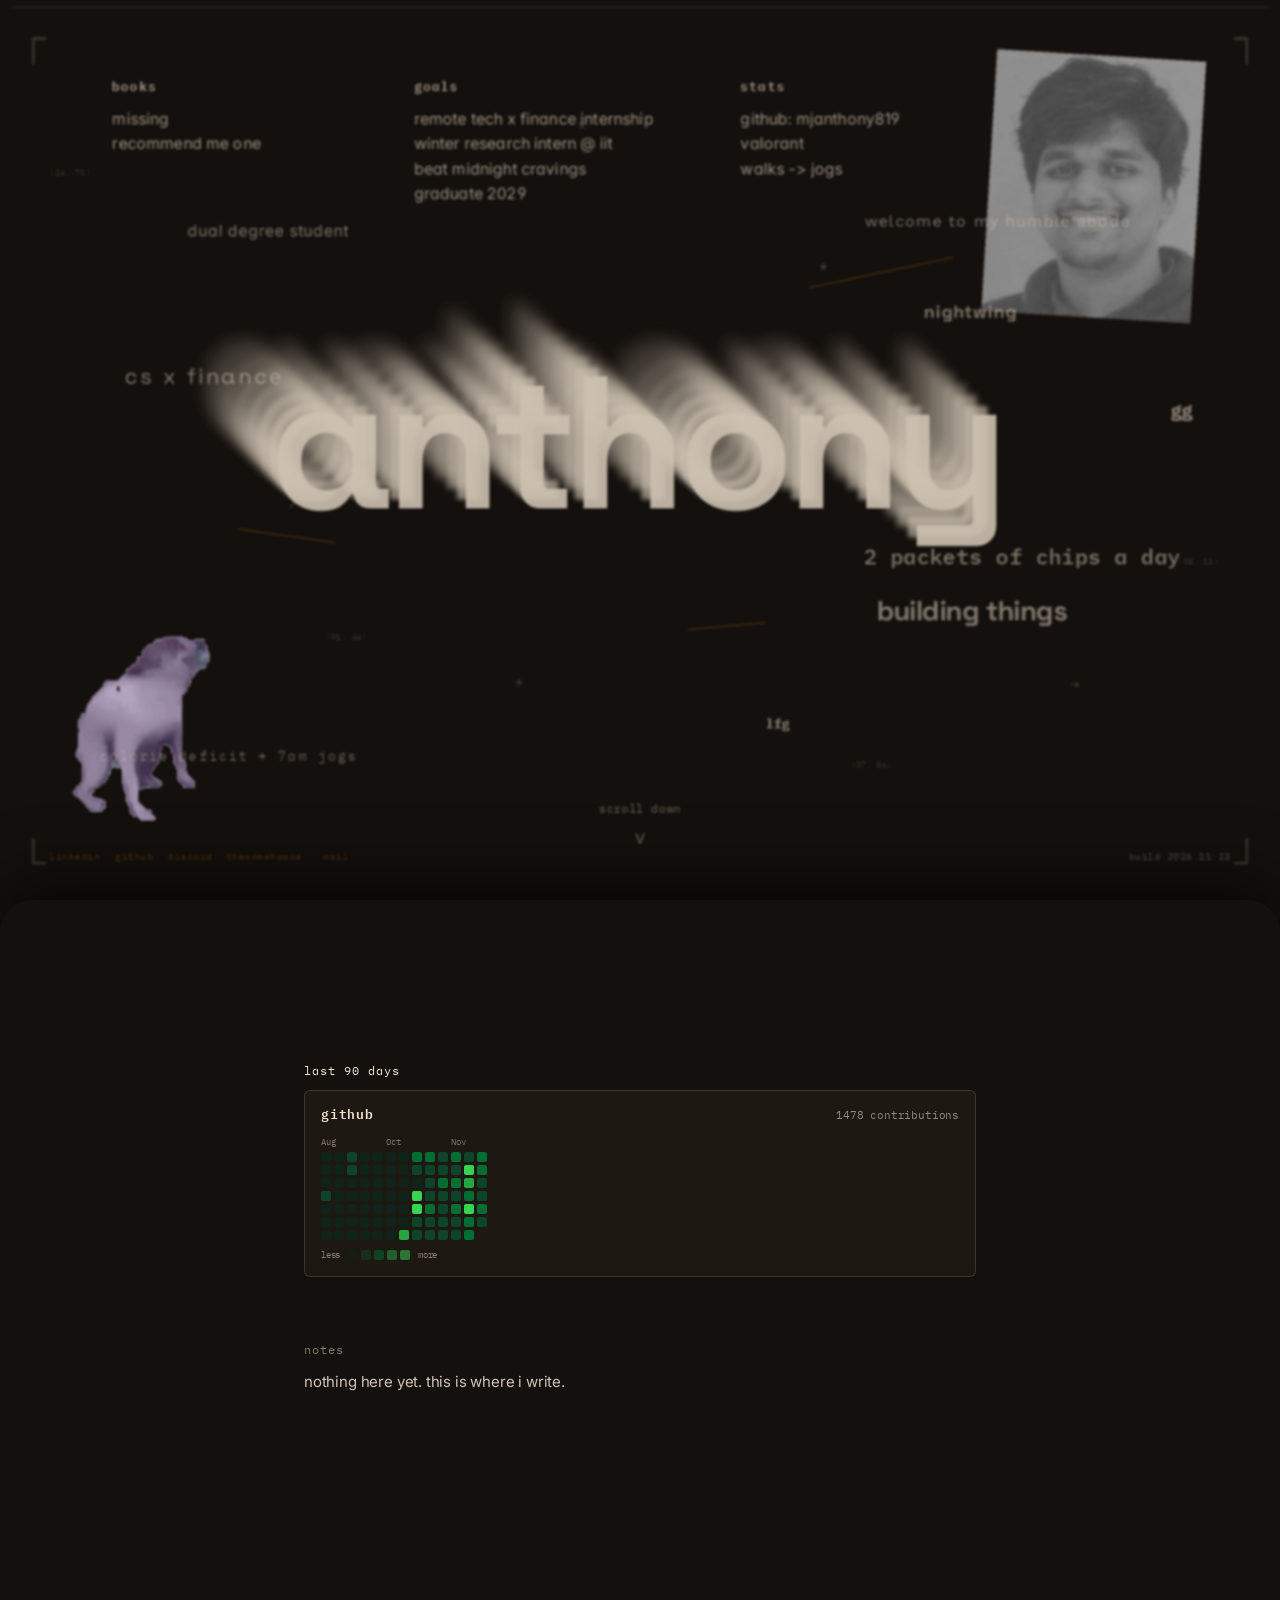
==== commit 1b05c4e3: "Restyle YOU tag dark with outline" ====
--- a/index.html
+++ b/index.html
@@ -370,7 +370,7 @@
   const tag = document.createElement('div');
   tag.textContent = 'YOU';
   tag.style.cssText = 'position:fixed;top:0;left:0;z-index:9999;pointer-events:none;'
-    + 'background:#f1e4d1;color:#14100d;font:600 10px/1 monospace;letter-spacing:.12em;'
+    + 'background:#14100d;color:#f1e4d1;border:1px solid rgba(241,228,209,.55);font:600 10px/1 monospace;letter-spacing:.12em;'
     + 'padding:4px 7px;border-radius:3px;opacity:0;transition:opacity .2s;'
     + 'transform:translate3d(-100px,-100px,0);white-space:nowrap;';
   document.addEventListener('DOMContentLoaded', () => document.body.append(tag));
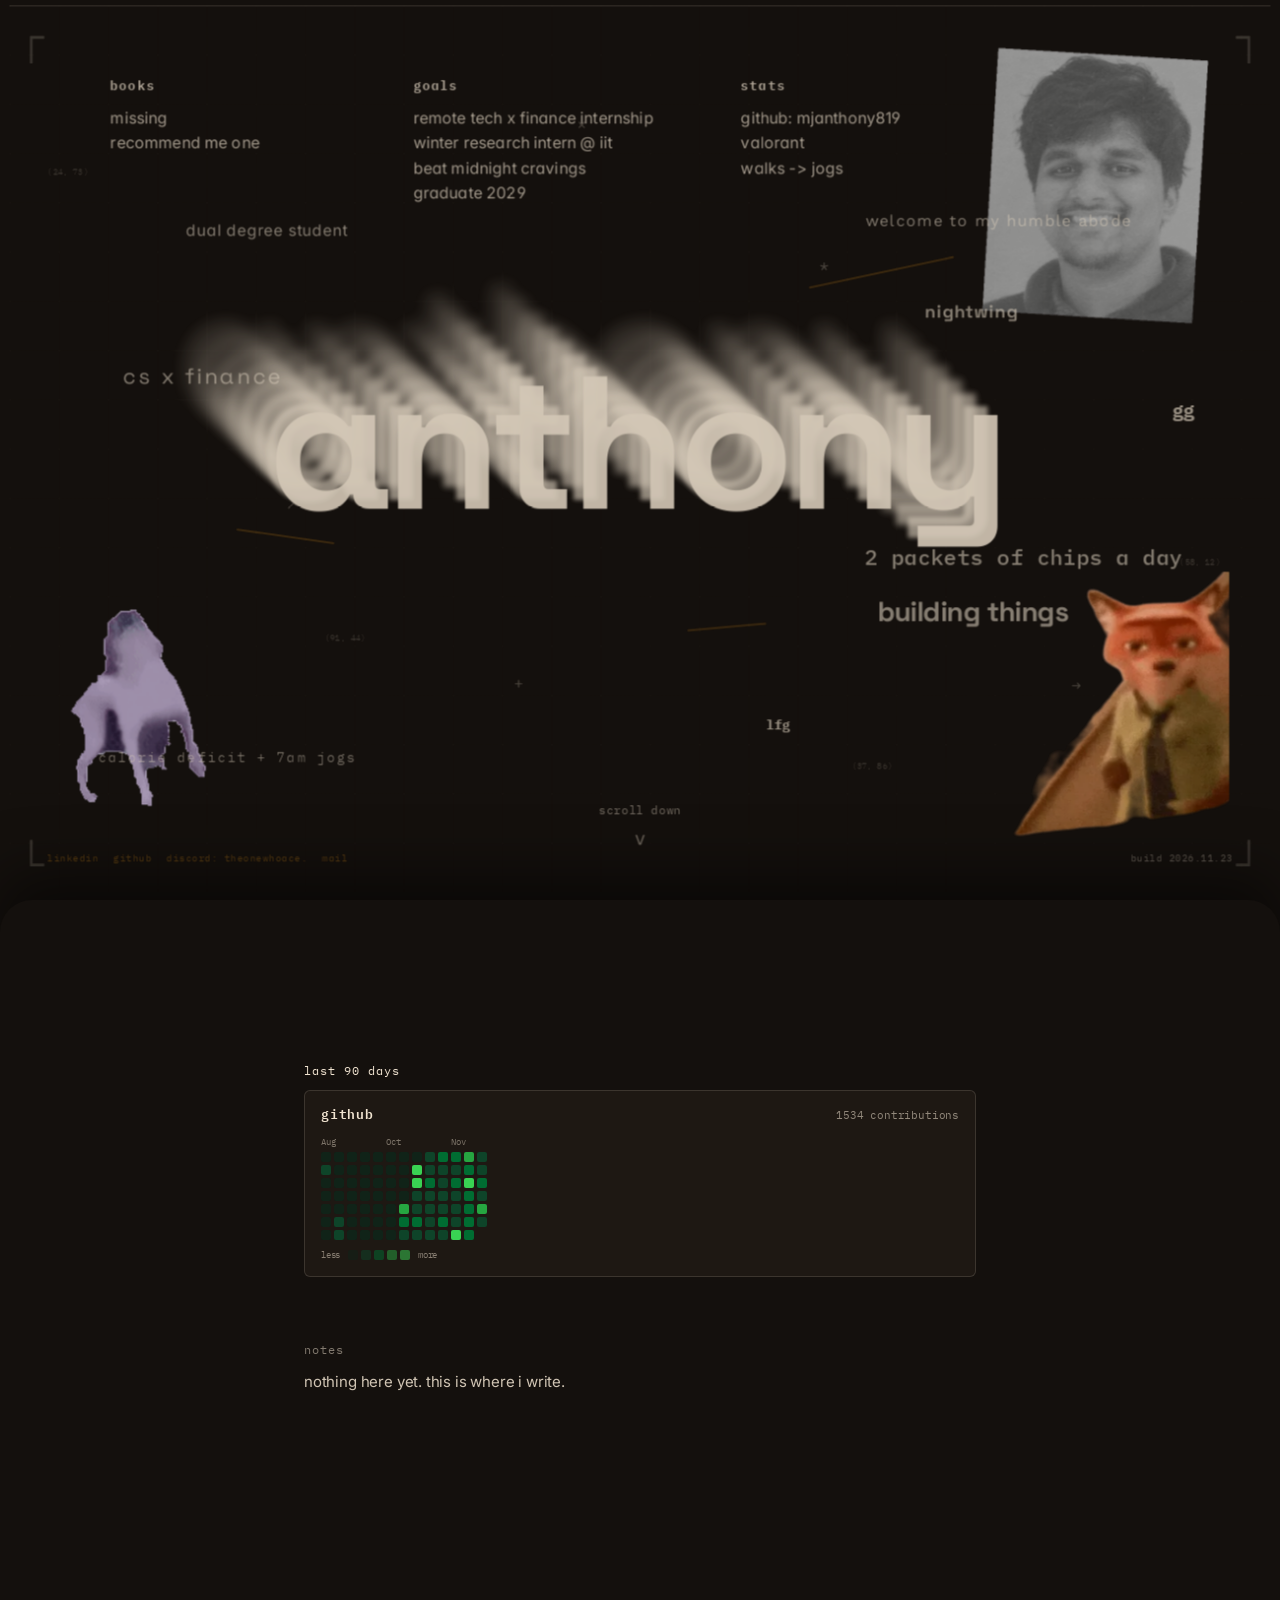
==== commit 3d7f7934: "Update CSS version in index.html" ====
--- a/index.html
+++ b/index.html
@@ -267,7 +267,7 @@
  window.instinctFile = Object.freeze({initialRoute: decodeURIComponent(location.hash.slice(1) || '/'), route: path => {if (typeof path === 'string' && path.startsWith('/') && !path.startsWith('//') && path.length <= 2048) send('route',path);}, asset: assetURL, request, live});
  const loadStyles = async () => {
    if (!configuration.hasStyles) return;
-   const response = await window.fetch('main.css?v=brown-theme-20261125d');
+   const response = await window.fetch('main.css?v=brown-theme-20261127a');
    if (!response.ok) throw new Error('Styles unavailable');
    const css = await materializeStyle(await response.text());
    const stylesheet = document.createElement('style');
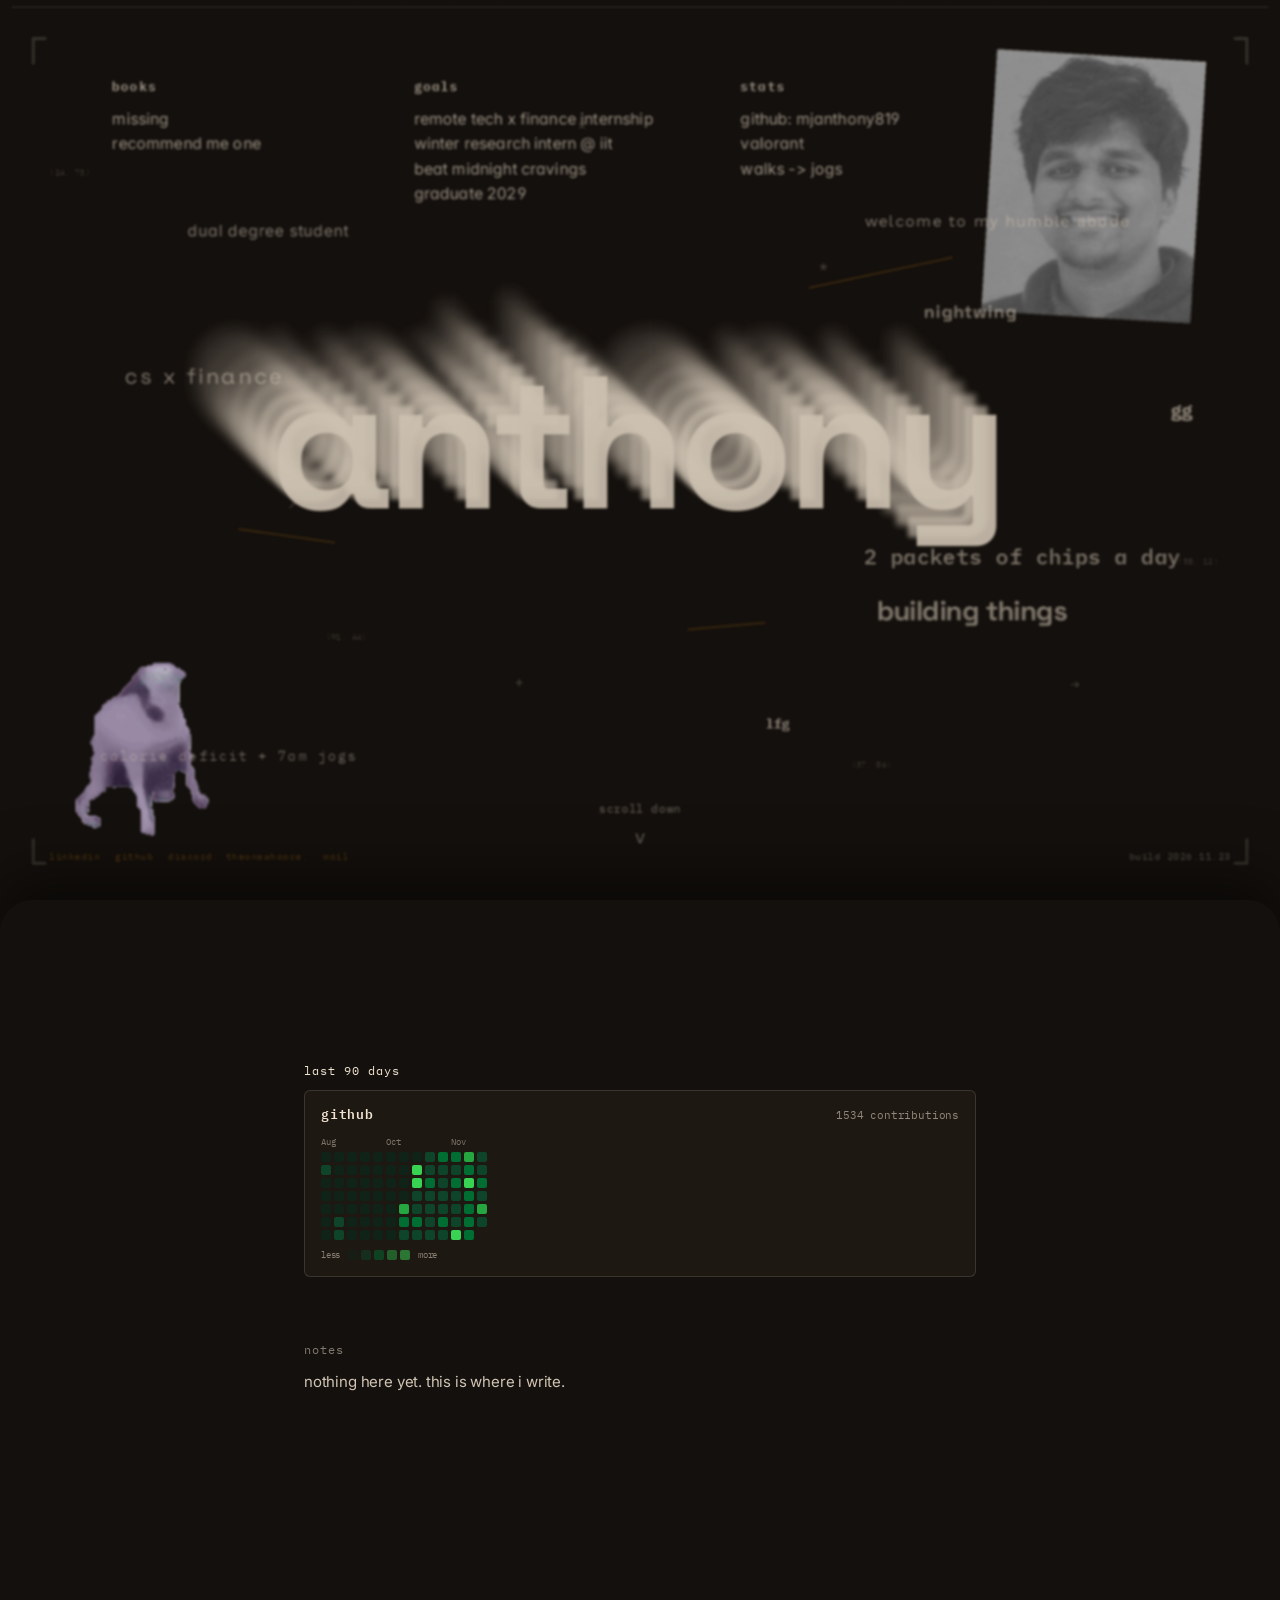
==== commit d8f788bb: "Update CSS version in index.html" ====
--- a/index.html
+++ b/index.html
@@ -267,7 +267,7 @@
  window.instinctFile = Object.freeze({initialRoute: decodeURIComponent(location.hash.slice(1) || '/'), route: path => {if (typeof path === 'string' && path.startsWith('/') && !path.startsWith('//') && path.length <= 2048) send('route',path);}, asset: assetURL, request, live});
  const loadStyles = async () => {
    if (!configuration.hasStyles) return;
-   const response = await window.fetch('main.css?v=brown-theme-20261127a');
+   const response = await window.fetch('main.css?v=brown-theme-20261127b');
    if (!response.ok) throw new Error('Styles unavailable');
    const css = await materializeStyle(await response.text());
    const stylesheet = document.createElement('style');
